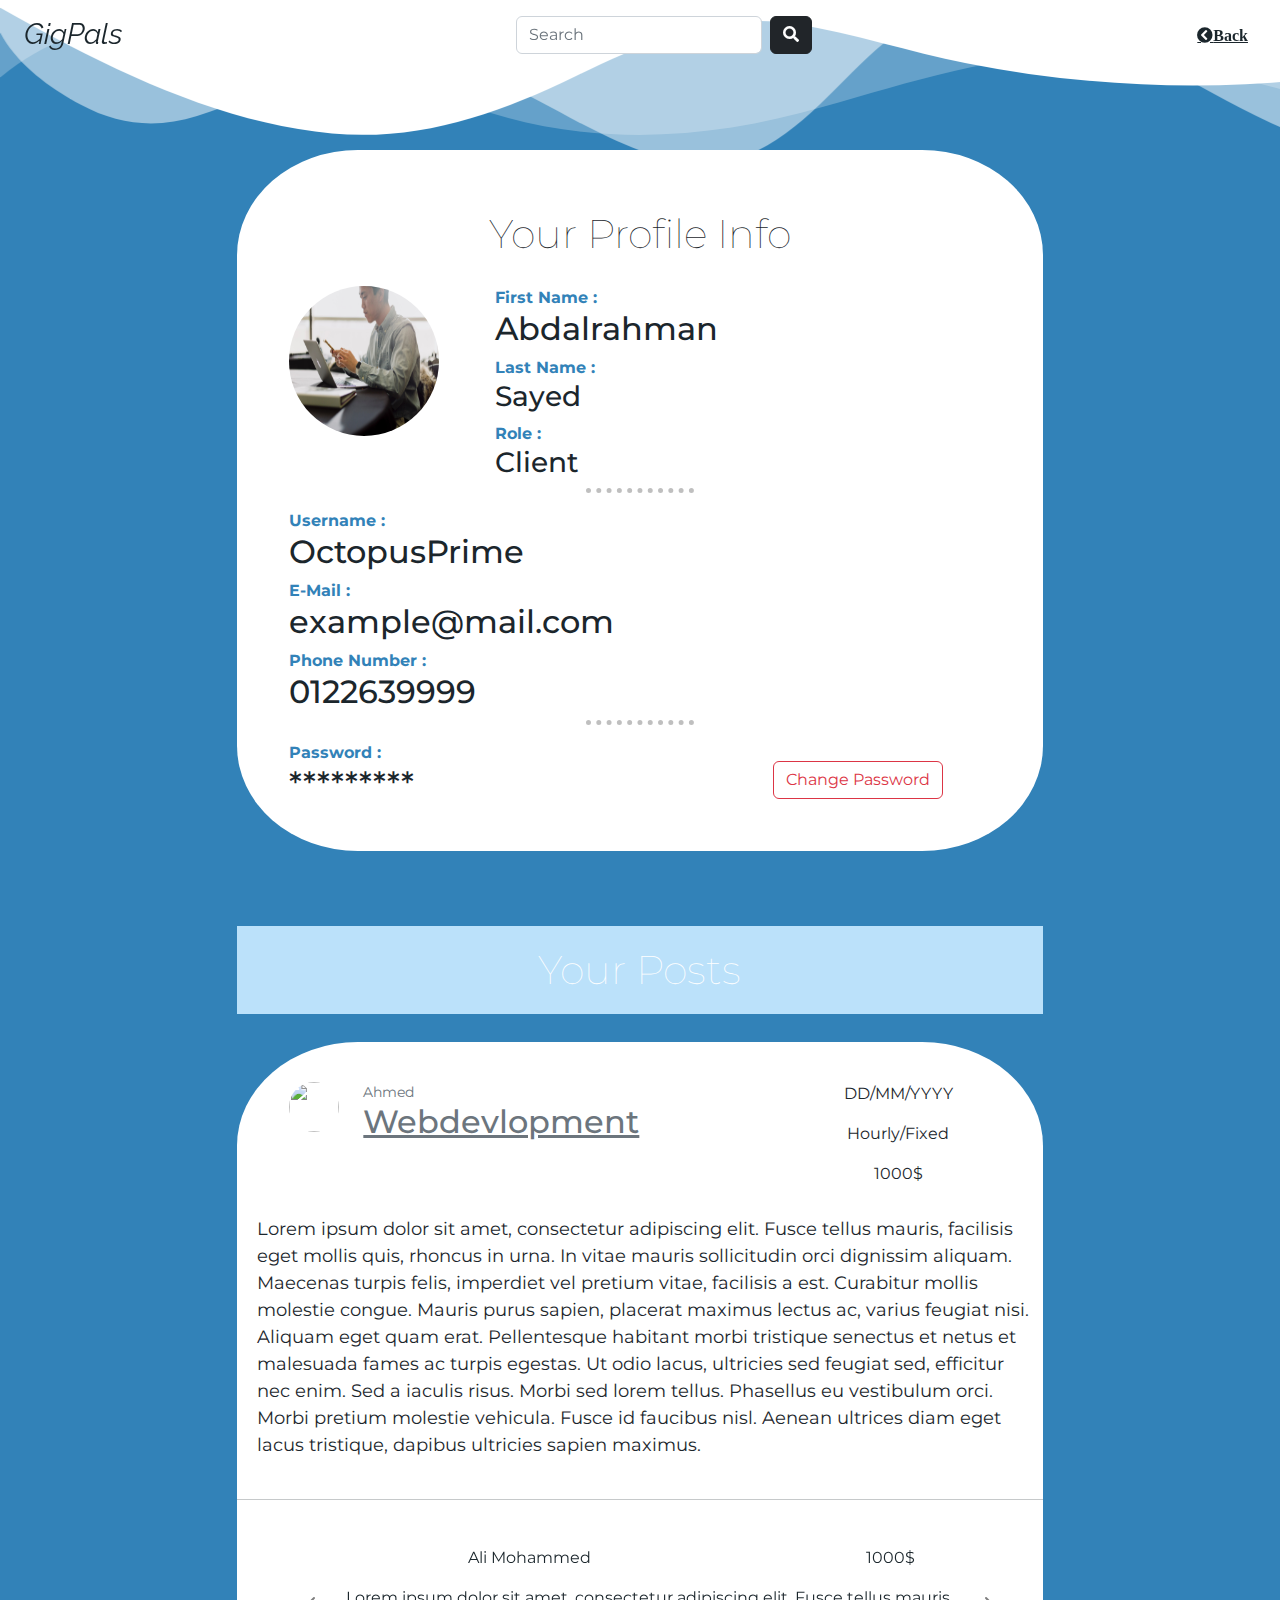
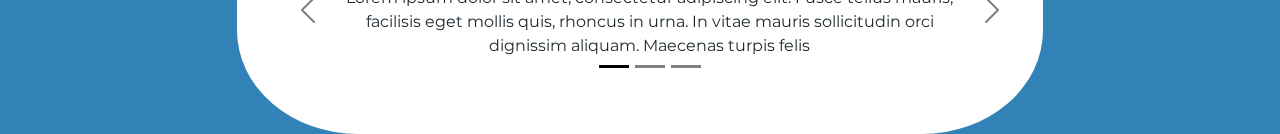
==== view/ClientProfile.html @ a8861691 "added: search page(html+css) FreeLancer Profile page(html+css) Client Profile page(html+css) Wall pa" ====
<!DOCTYPE html>
<html lang="en" dir="ltr">
  <head>
    <meta charset="utf-8">
    <link rel="stylesheet" href="..\view\bootstrap-5.2.3-dist\css\bootstrap.min.css">
    <script src="..\view\bootstrap-5.2.3-dist\js\bootstrap.bundle.min.js.map"></script>
    <!--<link href="https://cdn.jsdelivr.net/npm/bootstrap@5.2.3/dist/css/bootstrap.min.css" rel="stylesheet" integrity="sha384-rbsA2VBKQhggwzxH7pPCaAqO46MgnOM80zW1RWuH61DGLwZJEdK2Kadq2F9CUG65" crossorigin="anonymous">-->
    <link rel="stylesheet" href="..\view\css\ClientProfile.css">
    <link rel="stylesheet" href="https://cdnjs.cloudflare.com/ajax/libs/font-awesome/5.15.3/css/all.min.css">
    <link rel="preconnect" href="https://fonts.googleapis.com">
    <link rel="preconnect" href="https://fonts.gstatic.com" crossorigin>
    <link href="https://fonts.googleapis.com/css2?family=Albert+Sans:ital,wght@1,700&family=Montserrat:ital,wght@0,800;1,700;1,900&family=Raleway:ital,wght@1,900&display=swap" rel="stylesheet">
    <title>GigPals | My Profile</title>
  </head>
  <body>

    <!-- Modal change password -->
    <div class="modal fade" id="changePassWordModal" tabindex="-1" aria-labelledby="postModalLabel" aria-hidden="true">
      <div class="modal-dialog">
        <div class="modal-content">
          <div class="modal-header">
            <h1 class="modal-title fs-5" id="postModalLabel">Change Password</h1>
            <button type="button" class="btn-close" data-bs-dismiss="modal" aria-label="Close"></button>
          </div>

          <div class="modal-body">

            <form>
              <div class="mb-3">
                <label for="newPassword" class="form-label">New Password:</label>
                <input type="password" class="form-control" id="newPassword" aria-describedby="passWordHelp">
                <div id="passWordHelp" class="form-text"></div>
              </div>

              <button type="submit" class="btn btn-primary">Change Password</button>
          </form>

          </div>

          <div class="modal-footer">
            <button type="button" class="btn btn-outline-danger" data-bs-dismiss="modal">Discard</button>
          </div>
        </div>
      </div>
    </div>



    <div class="row"> <!--Navigator-->
      <div class="custom-shape-divider-top-1670530548">
    <svg data-name="Layer 1" xmlns="http://www.w3.org/2000/svg" viewBox="0 0 1200 120" preserveAspectRatio="none">
        <path d="M0,0V46.29c47.79,22.2,103.59,32.17,158,28,70.36-5.37,136.33-33.31,206.8-37.5C438.64,32.43,512.34,53.67,583,72.05c69.27,18,138.3,24.88,209.4,13.08,36.15-6,69.85-17.84,104.45-29.34C989.49,25,1113-14.29,1200,52.47V0Z" opacity=".25" class="shape-fill"></path>
        <path d="M0,0V15.81C13,36.92,27.64,56.86,47.69,72.05,99.41,111.27,165,111,224.58,91.58c31.15-10.15,60.09-26.07,89.67-39.8,40.92-19,84.73-46,130.83-49.67,36.26-2.85,70.9,9.42,98.6,31.56,31.77,25.39,62.32,62,103.63,73,40.44,10.79,81.35-6.69,119.13-24.28s75.16-39,116.92-43.05c59.73-5.85,113.28,22.88,168.9,38.84,30.2,8.66,59,6.17,87.09-7.5,22.43-10.89,48-26.93,60.65-49.24V0Z" opacity=".5" class="shape-fill"></path>
        <path d="M0,0V5.63C149.93,59,314.09,71.32,475.83,42.57c43-7.64,84.23-20.12,127.61-26.46,59-8.63,112.48,12.24,165.56,35.4C827.93,77.22,886,95.24,951.2,90c86.53-7,172.46-45.71,248.8-84.81V0Z" class="shape-fill"></path>
    </svg>
</div>
        <nav class="navbar navbar-expand-lg  fixed-top">
        <a href="#" class="ms-4 navbar-brand gigPal_logo" style="">GigPals</a>
        <div class="ms-auto">
          <form class="d-flex" role="search">
            <input class="form-control me-2" type="search" placeholder="Search" aria-label="Search">
            <button class="btn btn-dark" type="submit"><i class="fa fa-search" aria-hidden="true"></i></button>
          </form>
        </div>

        <ul class="navbar-nav ms-auto">
          <li class="nav-item">
            <a href="..\view\wallpage.html" class="nav-link me-4 nav_items float-right fa fa-chevron-circle-left" style="">Back</a>
          </li>
        </ul>
      </nav>
    </div>


    <div class="row main_page"> <!--main page-->
      <div class="col-2 ">    <!--left side column-->
              <!--leve empty for now-->
      </div>

      <div class="column col-8"> <!--Post area-->
        <div class="row profile_info_container">
        <form class="" action="" method="post">
          <div class="profile_info">
            <h1 class="h1_yourProfileInfo">Your Profile Info</h1>

            <div class="row info_imgEmail">
              <div class="col-sm-auto">
                <img id="userImg" src="..\view\images\manAtWorkLaptop2.jpg" alt="">
              </div>
              <div class="col-8">
                <div class="row info_name">
                  <label class="label_style" for="firstName">First Name :</label>  <!--FIRSTNAME-->
                  <h2 id="firstName">Abdalrahman</h2>
                  <label class="label_style" for="lastName">Last Name :</label>   <!--LASTNAME-->
                  <h3 id="lastName">Sayed</h3>
                  <label class="label_style" for="userRole">Role :</label>          <!--USER ROLE FREELANCER/CLIENT-->
                  <h3 id="userRole">Client</h3>
                </div>
              </div>

            </div>

            <div class="row hr_row">       <!--Break line between post content and proposal-->
              <hr class="hr_style">
            </div>

            <div class="row info_phone">
              <label class="label_style" for="userName">Username :</label>   <!--USERNAME-->
              <h2 id="userName">OctopusPrime</h2>

              <label class="label_style" for="email">E-Mail :</label>       <!--EMAIL-->
              <h2 id="phoneNumber">example@mail.com</h2>

              <label class="label_style" for="phoneNumber">Phone Number :</label>     <!--PHONE NUMBER-->
              <h2 id="phoneNumber">0122639999</h2>
            </div>

            <div class="row hr_row">       <!--Break line between post content and proposal-->
              <hr class="hr_style">
            </div>

            <div class="row">
              <div class="col-8">
                <label class="label_style" for="passWord">Password :</label>      <!--PASSWORD-->
                <h2 id="passWord">*********</h2>
              </div>
              <div class="col-4">     <!--CHANGE PASSWORD BUTTON :TRIGGERS CHANGE PASS WORD MODAL-->
                <button type="button" name="button" class="btn btn-outline-danger change_pass_btn"data-bs-toggle="modal" data-bs-target="#changePassWordModal" >Change Password</button>
              </div>
            </div>

          </div>
        </form>
      </div>
      <div class="row history_container">
        <div class="row">
          <h1 class="h1_yourSavedPosts">Your Posts</h1>
        </div>

        <div class="column col"> <!--Post area-->
          <div class="post_container">
          <form class="" action="" method="post">
            <div class="post">
              <div class="row post_header">
                <div class="col-md-auto">
                  <img class="profile_pic" src="https://images.unsplash.com/photo-1570295999919-56ceb5ecca61?ixlib=rb-4.0.3&ixid=MnwxMjA3fDB8MHxwaG90by1wYWdlfHx8fGVufDB8fHx8&auto=format&fit=crop&w=580&q=80" alt="">
                </div>
                <div id="user_name" class="form-text col-6 name">
                  <label for="">Ahmed</label>
                  <h2>Webdevlopment</h2>
                </div>
                <div class="info_container col">
                  <p class="row info ">DD/MM/YYYY</p>  <!--Date-->
                  <p class="row info ">Hourly/Fixed</p> <!--Payment type-->
                  <p class="row info ">1000$</p>   <!--budget-->
                </div>

              </div>

              <div class="row post_descript">
                <div class="form-text descript_text">   <!--Job Description-->
                  Lorem ipsum dolor sit amet, consectetur adipiscing elit. Fusce tellus mauris, facilisis eget mollis quis, rhoncus in urna. In vitae mauris sollicitudin orci dignissim aliquam. Maecenas turpis felis, imperdiet vel pretium vitae, facilisis a est. Curabitur mollis molestie congue. Mauris purus sapien, placerat maximus lectus ac, varius feugiat nisi. Aliquam eget quam erat. Pellentesque habitant morbi tristique senectus et netus et malesuada fames ac turpis egestas. Ut odio lacus, ultricies sed feugiat sed, efficitur nec enim. Sed a iaculis risus. Morbi sed lorem tellus. Phasellus eu vestibulum orci. Morbi pretium molestie vehicula. Fusce id faucibus nisl. Aenean ultrices diam eget lacus tristique, dapibus ultricies sapien maximus.
                </div>
              </div>


              <div class="row hr_row">       <!--Break line between post content and proposal-->
                <hr class="">
              </div>


            <div class="row propsal_carousel_container">
                <div id="propsal_carousel" class="carousel slide propsal_carosel carousel-dark" data-bs-ride="true">
                  <div class="carousel-indicators">
                    <button type="button" data-bs-target="#propsal_carousel" data-bs-slide-to="0" class="active" aria-current="true" aria-label="Slide 1"  ></button>
                    <button type="button" data-bs-target="#propsal_carousel" data-bs-slide-to="1"  aria-label="Slide 2"  ></button>
                    <button type="button" data-bs-target="#propsal_carousel" data-bs-slide-to="2"  aria-label="Slide 3"  ></button>
                  </div>
                  <div class="carousel-inner">
                    <div class="carousel-item active">
                      <div class="d-block w-100 slide">
                           <!--Form for proposals -->
                             <div class="proposal row ">
                             <form class="" action="index.html" method="post">
                               <div class="row proposal_header">
                                 <div  class=" col-8 proposal_name">
                                   <p class="proposal_name">Ali Mohammed</p>
                                 </div>
                                  <div class="col-4">
                                     <p class="info ">1000$</p>
                                  </div>
                                </div>

                               <div class="row proposal_descipt">
                                 <p>Lorem ipsum dolor sit amet, consectetur adipiscing elit. Fusce tellus mauris, facilisis eget mollis quis, rhoncus in urna. In vitae mauris sollicitudin orci dignissim aliquam. Maecenas turpis felis</p>
                              </div>
                             </form>
                           </div>
                      </div>
                    </div>
                    <div class="carousel-item">
                      <div class="d-block w-100 slide">
                        <!--Form for proposals -->
                        <div class="proposal row ">
                        <form class="" action="index.html" method="post">
                          <div class="row proposal_header">
                            <div  class=" col-8 proposal_name">
                              <p class="proposal_name">Ali Mohammed</p>
                            </div>
                             <div class="col-4">
                                <p class="info ">1000$</p>
                             </div>
                           </div>

                          <div class="row proposal_descipt">
                            <p>Lorem ipsum dolor sit amet, consectetur adipiscing elit. Fusce tellus mauris, facilisis eget mollis quis, rhoncus in urna. In vitae mauris sollicitudin orci dignissim aliquam. Maecenas turpis felis</p>
                         </div>
                        </form>
                      </div>
                      </div>
                    </div>
                    <div class="carousel-item">
                      <div class="d-block w-100 slide">
                        <!--Form for proposals -->
                        <div class="proposal row ">
                        <form class="" action="index.html" method="post">
                          <div class="row proposal_header">
                            <div  class=" col-8 proposal_name">
                              <p class="proposal_name">Ali Mohammed</p>
                            </div>
                             <div class="col-4">
                                <p class="info ">1000$</p>
                             </div>
                           </div>

                          <div class="row proposal_descipt">
                            <p>Lorem ipsum dolor sit amet, consectetur adipiscing elit. Fusce tellus mauris, facilisis eget mollis quis, rhoncus in urna. In vitae mauris sollicitudin orci dignissim aliquam. Maecenas turpis felis</p>
                         </div>
                        </form>
                      </div>
                      </div>
                    </div>
                  </div>
                  <!--Navgatiion buttons for proposals-->
                  <button class="carousel-control-prev " type="button" data-bs-target="#propsal_carousel" data-bs-slide="prev">
                    <span class="carousel-control-prev-icon" aria-hidden="true"></span>
                    <span class="visually-hidden">Previous</span>
                  </button>
                  <button class="carousel-control-next" type="button" data-bs-target="#propsal_carousel" data-bs-slide="next">
                    <span class="carousel-control-next-icon" aria-hidden="true"></span>
                    <span class="visually-hidden">Next</span>
                  </button>
                </div>
            </div>

            </div>
          </form>
        </div>

      </div>

      </div>

    </div>

    <div class="col-2 right_column">
      <!--RIght column of main page !!LEAVE EMPTY!!-->
    </div>

  </div>




  <script src="..\view\bootstrap-5.2.3-dist\js\bootstrap.bundle.min.js.map"></script>
  <script src="https://cdn.jsdelivr.net/npm/bootstrap@5.2.3/dist/js/bootstrap.bundle.min.js" integrity="sha384-kenU1KFdBIe4zVF0s0G1M5b4hcpxyD9F7jL+jjXkk+Q2h455rYXK/7HAuoJl+0I4" crossorigin="anonymous"></script>
  </body>
</html>
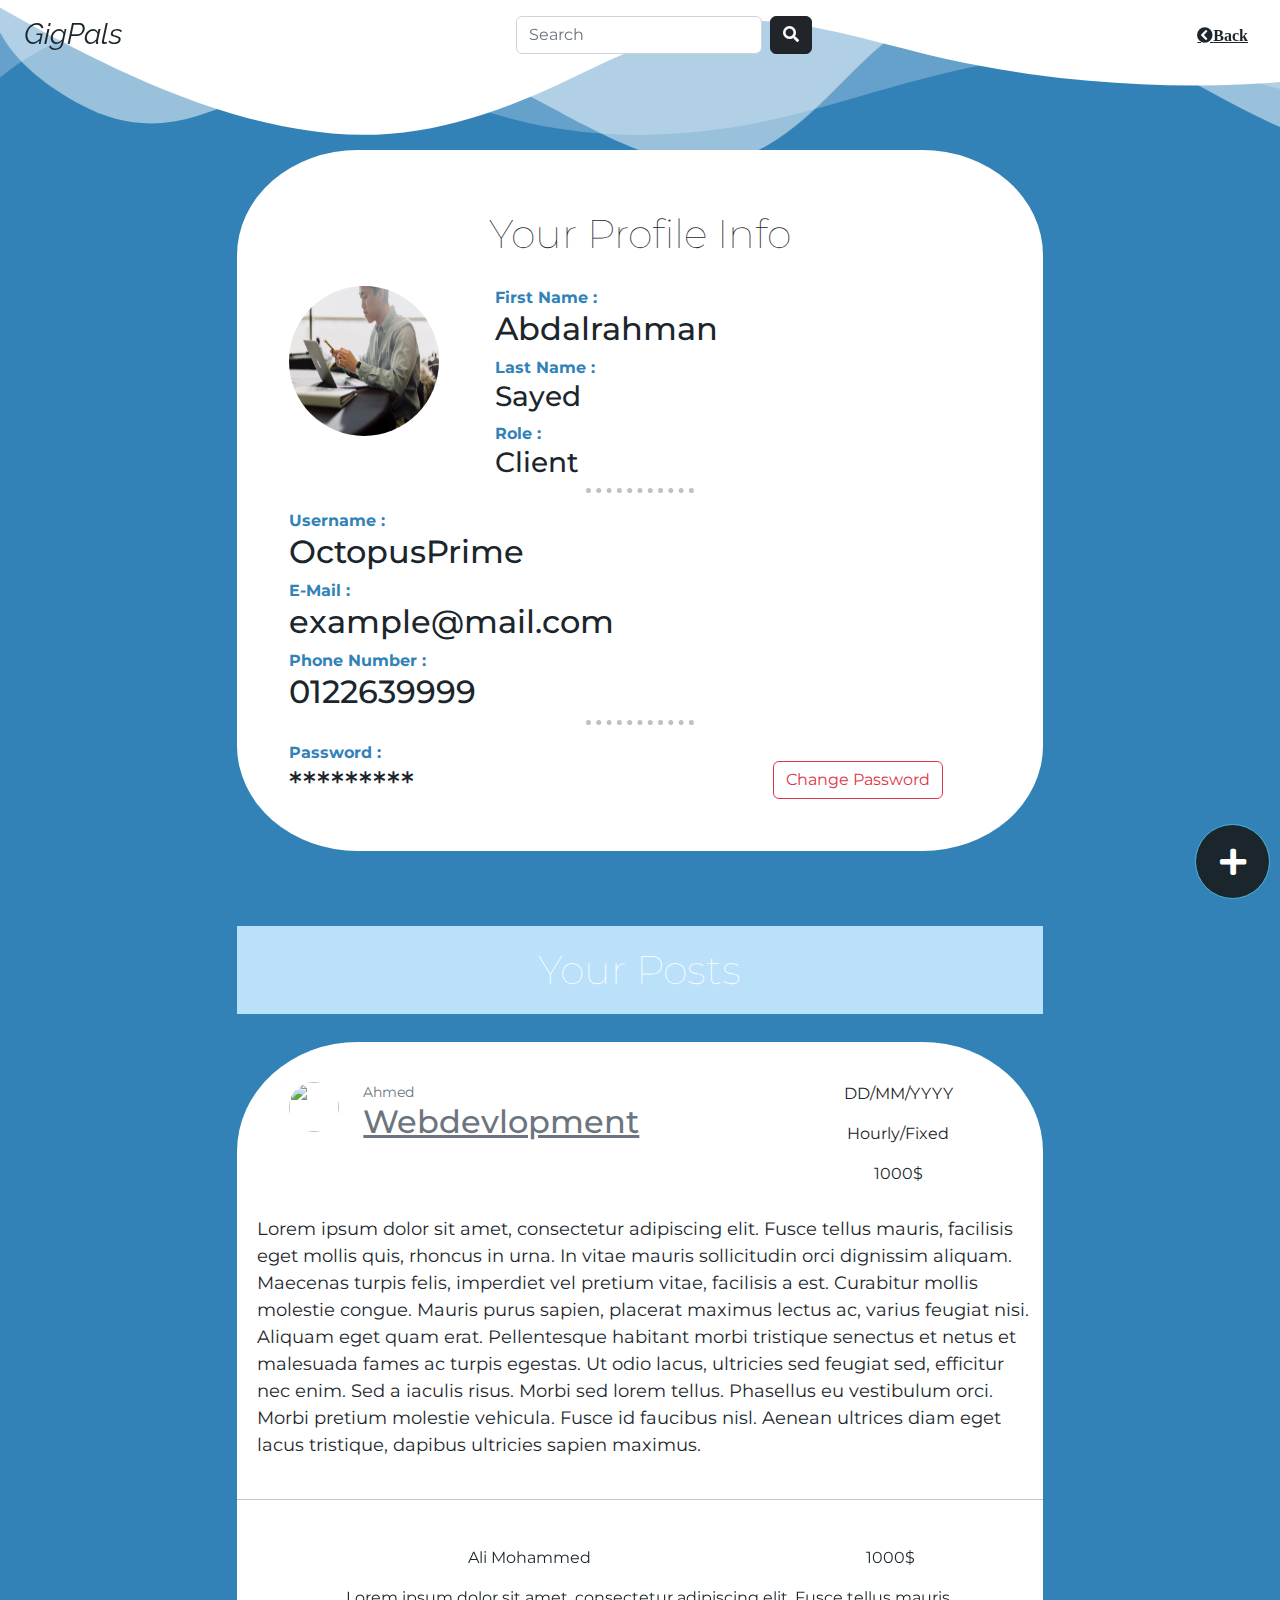
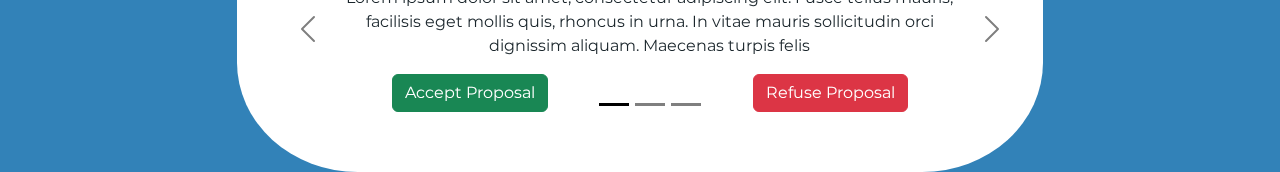
==== commit d424cfbd: "Regieste+ add post+accept proposal" ====
--- a/view/ClientProfile.html
+++ b/view/ClientProfile.html
@@ -13,6 +13,43 @@
     <title>GigPals | My Profile</title>
   </head>
   <body>
+      <!--ADD POST MODAL-->
+    <div class="modal fade" id="postModal" tabindex="-1" aria-labelledby="postModalLabel" aria-hidden="true">
+      <div class="modal-dialog">
+        <div class="modal-content">
+          <div class="modal-header">
+            <h1 class="modal-title fs-5" id="postModalLabel">Add Proposal</h1>
+            <button type="button" class="btn-close" data-bs-dismiss="modal" aria-label="Close"></button>
+          </div>
+
+          <div class="modal-body">
+
+            <form>
+              <div class="mb-3">
+                <label for="ProposalDescription" class="form-label">Description:</label>
+                <input type="text" class="form-control" id="ProposalDescription" aria-describedby="emailHelp">
+                <div id="emailHelp" class="form-text">Descripe your job requirments in genral to help catch the attention of more Freelancers.</div>
+              </div>
+              <div class="mb-3">
+                <label for="jobType" class="form-label">Job type:</label>
+                <input type="text" class="form-control" id="jobType">
+                <div id="emailHelp" class="form-text">Fixed/Hourly</div>
+              </div>
+              <div class="mb-3">
+                <label for="Budget" class="form-label">Budget:</label>
+                <input type="number" class="form-control" id="Budget">
+              </div>
+              <button type="submit" class="btn btn-primary">Post</button>
+          </form>
+
+          </div>
+
+          <div class="modal-footer">
+            <button type="button" class="btn btn-outline-danger" data-bs-dismiss="modal">Discard Post</button>
+          </div>
+        </div>
+      </div>
+    </div>
 
     <!-- Modal change password -->
     <div class="modal fade" id="changePassWordModal" tabindex="-1" aria-labelledby="postModalLabel" aria-hidden="true">
@@ -194,6 +231,15 @@
                                <div class="row proposal_descipt">
                                  <p>Lorem ipsum dolor sit amet, consectetur adipiscing elit. Fusce tellus mauris, facilisis eget mollis quis, rhoncus in urna. In vitae mauris sollicitudin orci dignissim aliquam. Maecenas turpis felis</p>
                               </div>
+                              <!--ACCEPT/REFUSE PROPOSAL BTNS-->
+                              <div class="row">
+                                <div class="col-6">
+                                  <button type="button" name="button" class="btn btn-success">Accept Proposal</button>
+                                </div>
+                                <div class="col">
+                                  <button type="button" name="button" class="btn btn-danger">Refuse Proposal</button>
+                                </div>
+                              </div>
                              </form>
                            </div>
                       </div>
@@ -215,6 +261,15 @@
                           <div class="row proposal_descipt">
                             <p>Lorem ipsum dolor sit amet, consectetur adipiscing elit. Fusce tellus mauris, facilisis eget mollis quis, rhoncus in urna. In vitae mauris sollicitudin orci dignissim aliquam. Maecenas turpis felis</p>
                          </div>
+                         <!--ACCEPT/REFUSE PROPOSAL BTNS-->
+                         <div class="row">
+                           <div class="col-6">
+                             <button type="button" name="button" class="btn btn-success">Accept Proposal</button>
+                           </div>
+                           <div class="col">
+                             <button type="button" name="button" class="btn btn-danger">Refuse Proposal</button>
+                           </div>
+                         </div>
                         </form>
                       </div>
                       </div>
@@ -236,6 +291,15 @@
                           <div class="row proposal_descipt">
                             <p>Lorem ipsum dolor sit amet, consectetur adipiscing elit. Fusce tellus mauris, facilisis eget mollis quis, rhoncus in urna. In vitae mauris sollicitudin orci dignissim aliquam. Maecenas turpis felis</p>
                          </div>
+                         <!--ACCEPT/REFUSE PROPOSAL BTNS-->
+                         <div class="row">
+                           <div class="col-6">
+                             <button type="button" name="button" class="btn btn-success">Accept Proposal</button>
+                           </div>
+                           <div class="col">
+                             <button type="button" name="button" class="btn btn-danger">Refuse Proposal</button>
+                           </div>
+                         </div>
                         </form>
                       </div>
                       </div>
@@ -264,7 +328,7 @@
     </div>
 
     <div class="col-2 right_column">
-      <!--RIght column of main page !!LEAVE EMPTY!!-->
+      <button id="addPostBtn" type="button" name="button" class="btn btn-dark add_post_btn fa fa-plus" data-bs-toggle="modal" data-bs-target="#postModal"> </button>
     </div>
 
   </div>
